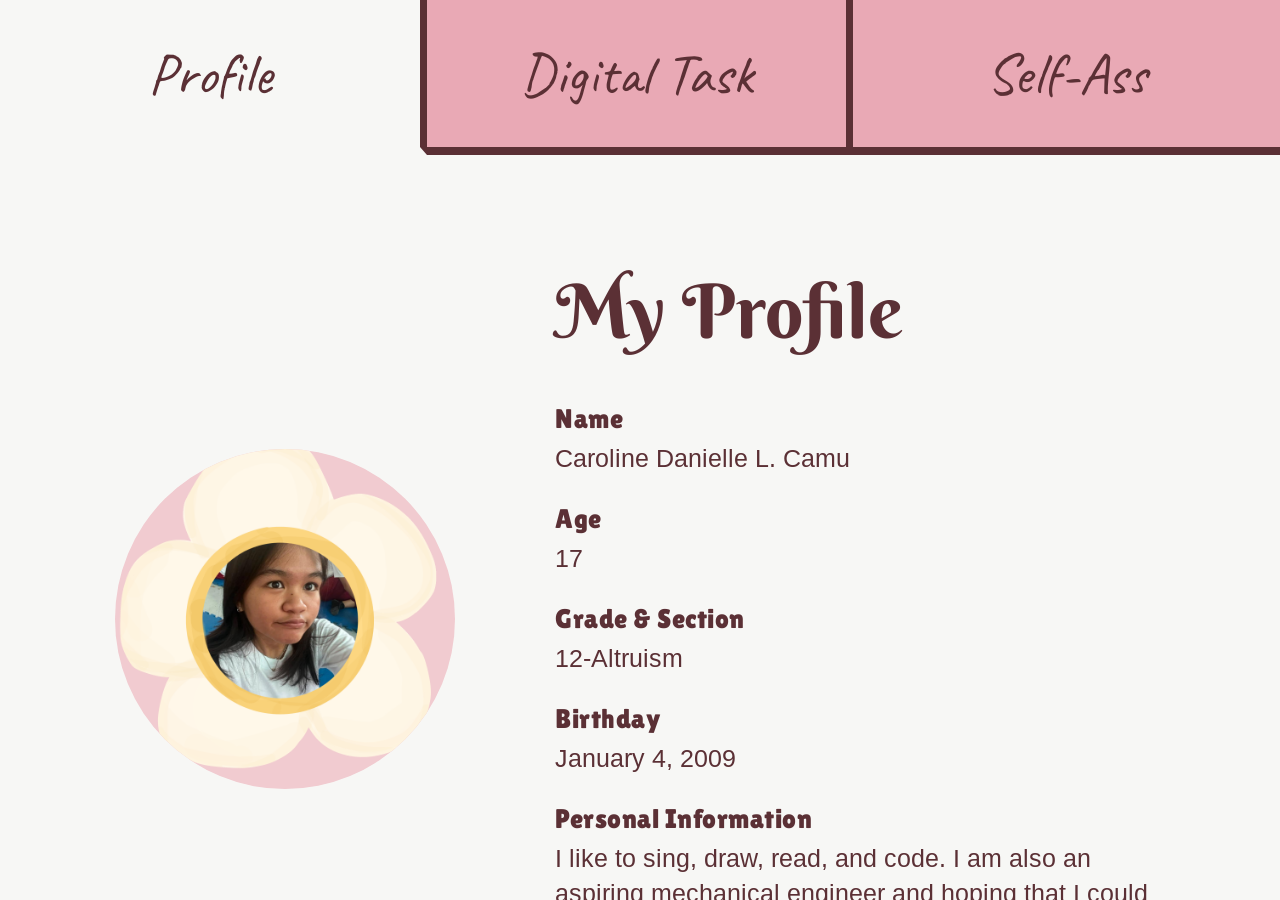
==== index.html @ 73635ba9 "first commit" ====
<!DOCTYPE html>
<html lang="en">

<head>
    <meta charset="UTF-8">
    <meta name="viewport" content="width=device-width, initial-scale=1.0">

    <title>Caroline's Digital Portfolio</title>

    <link rel="icon" href="ashets/me.png" type="image/png">
    

    <meta http-equiv="refresh" content="0; url=profile.html">
</head>

<body>

    <p>Opening Profile...</p>

</body>

</html>
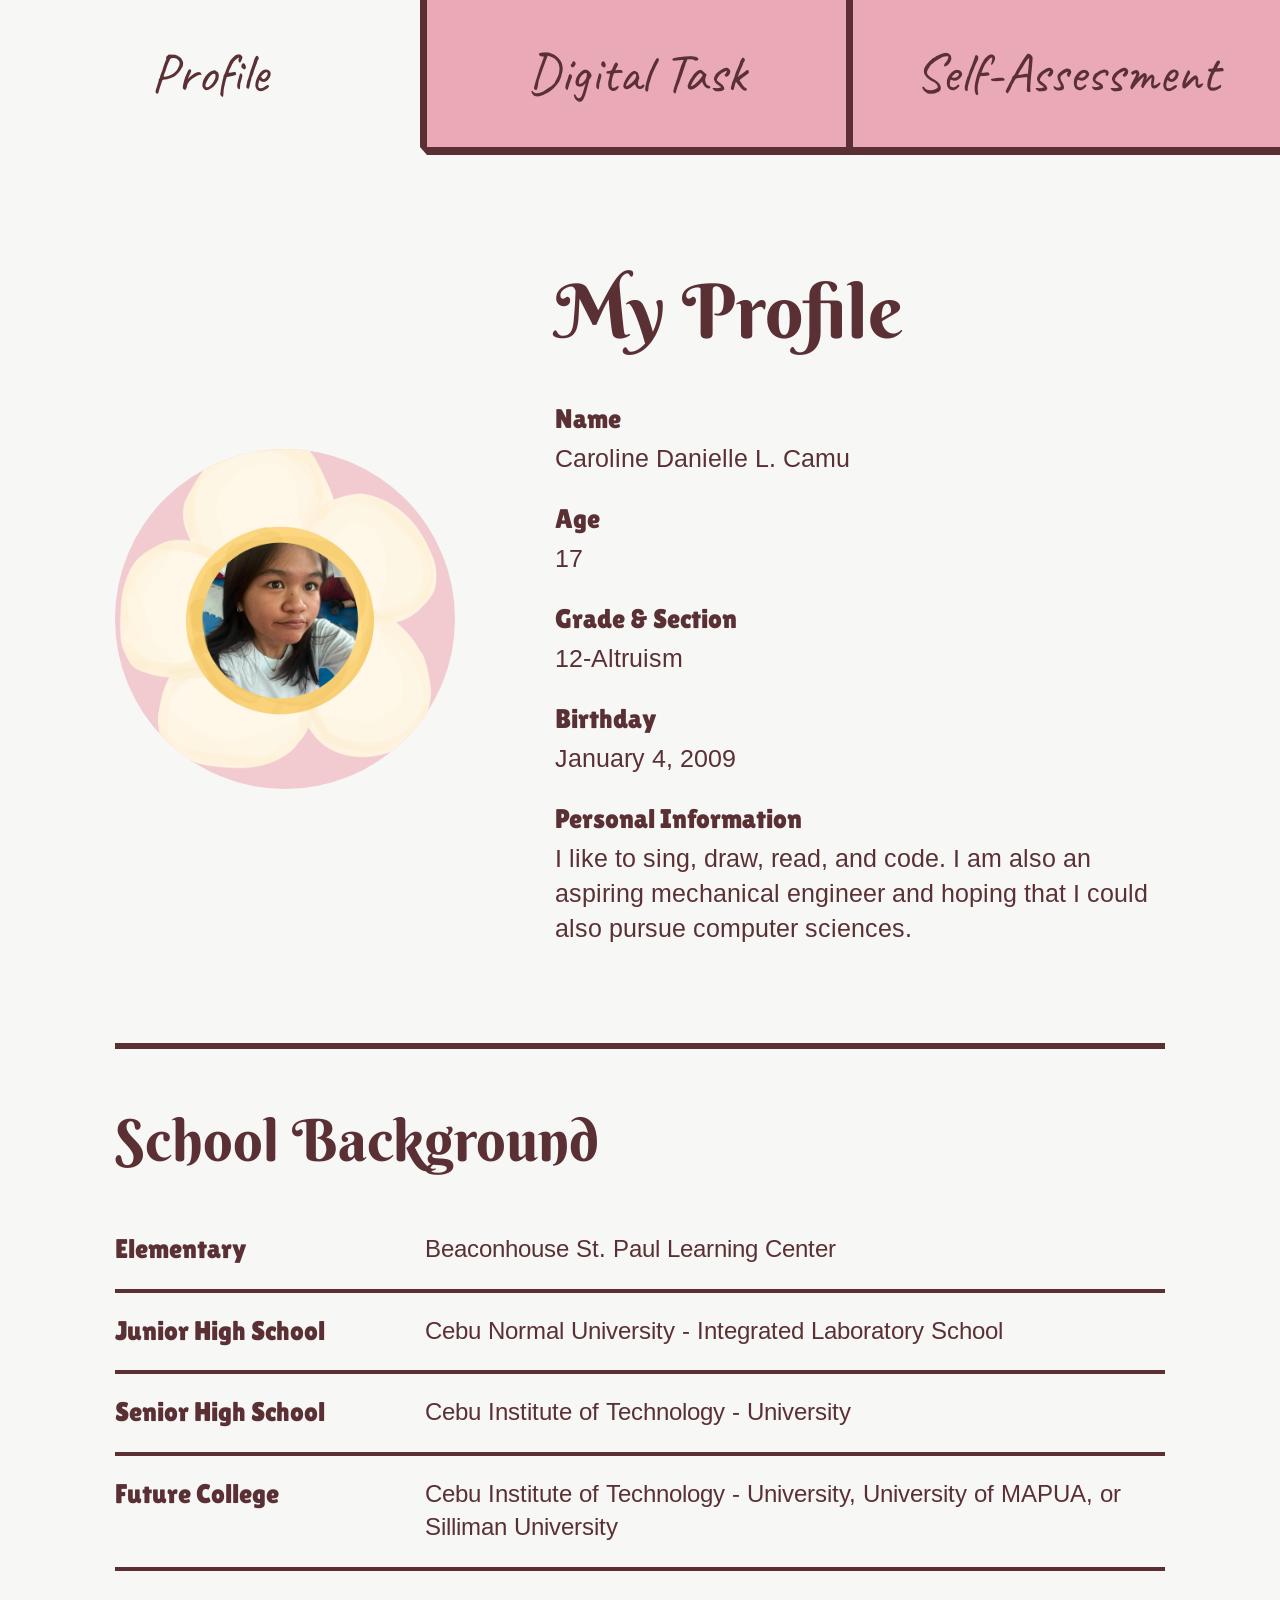
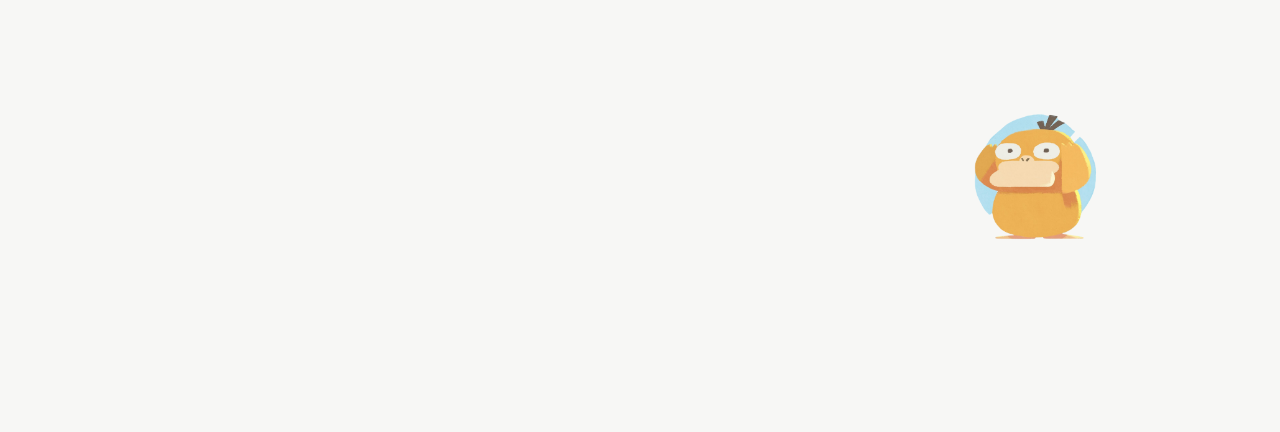
==== commit 5e5fbfeb: "Updated portfolio pages" ====
--- a/index.html
+++ b/index.html
@@ -7,16 +7,19 @@
 
     <title>Caroline's Digital Portfolio</title>
 
-    <link rel="icon" href="ashets/me.png" type="image/png">
-    
+    <link rel="icon" type="image/png" href="ashets/me.png">
 
-    <meta http-equiv="refresh" content="0; url=profile.html">
+    <link href="https://fonts.googleapis.com/css2?family=Arimo:ital,wght@0,400..700;1,400..700&family=Berkshire+Swash&family=Caveat:wght@400..700&family=Lilita+One&family=Lobster&family=Nanum+Pen+Script&family=Share+Tech&display=swap" rel="stylesheet">
+
+    <link rel="stylesheet" href="style.css">
 </head>
 
 <body>
 
-    <p>Opening Profile...</p>
+    <script>
+        window.location.href = "profile.html";
+    </script>
 
 </body>
 
-</html>
+</html>
--- a/style.css
+++ b/style.css
@@ -0,0 +1,672 @@
+@import url('https://fonts.googleapis.com/css2?family=Arimo:ital,wght@0,400..700;1,400..700&family=Berkshire+Swash&family=Caveat:wght@400..700&family=Lilita+One&family=Lobster&family=Nanum+Pen+Script&family=Share+Tech&display=swap');
+
+
+/* ==========================================
+   COLORS
+========================================== */
+
+:root {
+    --pink: #e9a9b5;
+    --light-pink: #f1cbd0;
+    --brown: #5b3035;
+    --yellow: #f2b65d;
+    --white: #f7f7f5;
+}
+
+
+/* ==========================================
+   RESET
+========================================== */
+
+* {
+    box-sizing: border-box;
+    margin: 0;
+    padding: 0;
+}
+
+
+html {
+    min-height: 100%;
+}
+
+
+body {
+    min-height: 100vh;
+
+    background: var(--pink);
+
+    color: var(--brown);
+
+    font-family: 'Arimo', sans-serif;
+}
+
+
+/* ==========================================
+   HEADER
+========================================== */
+
+.topbar {
+    width: 100%;
+    height: 155px;
+
+    display: grid;
+
+    grid-template-columns: 1fr 1fr 1fr;
+
+    border-bottom: 8px solid var(--brown);
+
+    position: relative;
+
+    z-index: 10;
+}
+
+
+.nav-item {
+    display: flex;
+
+    align-items: center;
+    justify-content: center;
+
+    text-align: center;
+
+    padding: 0 20px;
+
+    background: var(--pink);
+
+    color: var(--brown);
+
+    text-decoration: none;
+
+    font-family: 'Caveat', cursive;
+
+    font-size: 55px;
+
+    line-height: 1;
+
+    border-right: 7px solid var(--brown);
+
+    transition:
+        background 0.2s ease,
+        transform 0.2s ease;
+}
+
+
+.nav-item:last-child {
+    border-right: none;
+}
+
+
+.nav-item:hover {
+    background: var(--light-pink);
+}
+
+
+/* ==========================================
+   ACTIVE HEADER
+========================================== */
+
+.nav-item.active {
+    background: var(--white);
+
+    border-bottom: 8px solid var(--white);
+
+    margin-bottom: -8px;
+
+    position: relative;
+
+    z-index: 20;
+}
+
+
+/* ==========================================
+   MAIN PAGE
+========================================== */
+
+.section-page {
+    background: var(--pink);
+}
+
+
+.page-content {
+    width: 100%;
+
+    min-height: calc(100vh - 155px);
+
+    background: var(--white);
+
+    padding: 75px 9% 100px;
+
+    position: relative;
+
+    z-index: 5;
+}
+
+
+/* ==========================================
+   PROFILE
+========================================== */
+
+.profile-layout {
+    width: 100%;
+
+    display: flex;
+
+    align-items: center;
+
+    gap: 100px;
+
+    padding: 35px 0 70px;
+}
+
+
+.profile-picture {
+    width: 340px;
+    height: 340px;
+
+    flex-shrink: 0;
+
+    background: var(--light-pink);
+
+    border-radius: 50%;
+
+    overflow: hidden;
+
+    display: flex;
+
+    align-items: center;
+
+    justify-content: center;
+}
+
+
+.profile-picture img {
+    width: 125%;
+    height: 125%;
+
+    max-width: none;
+
+    object-fit: cover;
+
+    display: block;
+}
+
+
+.profile-info {
+    flex: 1;
+}
+
+
+.profile-info h1 {
+    font-family: 'Berkshire Swash', cursive;
+
+    font-size: 75px;
+
+    font-weight: 400;
+
+    margin-bottom: 45px;
+}
+
+
+.info-item {
+    margin-bottom: 27px;
+}
+
+
+.info-label {
+    display: block;
+
+    font-family: 'Lilita One', sans-serif;
+
+    font-size: 27px;
+
+    margin-bottom: 7px;
+}
+
+
+.info-item p {
+    font-family: 'Arimo', sans-serif;
+
+    font-size: 25px;
+
+    line-height: 1.4;
+}
+
+
+.long-text {
+    max-width: 750px;
+}
+
+
+/* ==========================================
+   SCHOOL BACKGROUND
+========================================== */
+
+.school-section {
+    width: 100%;
+
+    padding-top: 55px;
+
+    border-top: 6px solid var(--brown);
+}
+
+
+.school-section h2 {
+    font-family: 'Berkshire Swash', cursive;
+
+    font-size: 58px;
+
+    font-weight: 400;
+
+    margin-bottom: 35px;
+}
+
+
+.school-item {
+    display: grid;
+
+    grid-template-columns: 280px 1fr;
+
+    gap: 30px;
+
+    align-items: start;
+
+    padding: 22px 0;
+
+    border-bottom: 4px solid var(--brown);
+
+    font-size: 24px;
+}
+
+
+.school-level {
+    font-family: 'Lilita One', sans-serif;
+
+    font-size: 27px;
+}
+
+
+.school-item p {
+    font-family: 'Arimo', sans-serif;
+
+    line-height: 1.4;
+}
+
+
+/* ==========================================
+   DUCK
+========================================== */
+
+.duck-decoration {
+    width: 100%;
+
+    display: flex;
+
+    justify-content: flex-end;
+
+    align-items: flex-end;
+
+    margin-top: 50px;
+
+    padding-right: 20px;
+}
+
+
+.duck-decoration img {
+    width: 220px;
+
+    height: auto;
+
+    display: block;
+}
+
+
+/* ==========================================
+   DIGITAL TASKS
+========================================== */
+
+.tasks-section {
+    width: 100%;
+
+    min-height: 600px;
+}
+
+
+.tasks-section h1 {
+    font-family: 'Berkshire Swash', cursive;
+
+    font-size: 75px;
+
+    font-weight: 400;
+
+    margin-bottom: 55px;
+}
+
+
+.digital-task-card {
+    width: 100%;
+
+    max-width: 1100px;
+
+    margin: 0 auto;
+
+    text-align: center;
+}
+
+
+.digital-task-link {
+    display: block;
+
+    width: 100%;
+
+    text-decoration: none;
+
+    border-radius: 20px;
+
+    overflow: hidden;
+
+    transition:
+        transform 0.25s ease,
+        box-shadow 0.25s ease;
+}
+
+
+.digital-task-link:hover {
+    transform: translateY(-8px);
+
+    box-shadow: 0 12px 0 var(--brown);
+}
+
+
+.digital-task-image {
+    display: block;
+
+    width: 100%;
+
+    height: auto;
+
+    border-radius: 20px;
+
+    border: 6px solid var(--brown);
+}
+
+
+.digital-task-card h2 {
+    font-family: 'Arimo', sans-serif;
+
+    font-size: 28px;
+
+    font-weight: 700;
+
+    line-height: 1.4;
+
+    color: var(--brown);
+
+    margin-top: 30px;
+}
+
+
+/* ==========================================
+   SELF-ASSESSMENT
+========================================== */
+
+.assessment-section {
+    width: 100%;
+
+    min-height: 600px;
+}
+
+
+.assessment-card {
+    width: 100%;
+
+    background: var(--pink);
+
+    padding: 45px 60px 55px;
+
+    border-radius: 4px;
+
+    border: 3px solid rgba(91, 48, 53, 0.08);
+}
+
+
+.assessment-card h1 {
+    font-family: 'Caveat', cursive;
+
+    font-size: 72px;
+
+    font-weight: 500;
+
+    color: var(--brown);
+
+    margin-bottom: 25px;
+}
+
+
+.assessment-card h2 {
+    font-family: 'Caveat', cursive;
+
+    font-size: 52px;
+
+    font-weight: 600;
+
+    color: var(--brown);
+
+    margin: 30px 0;
+}
+
+
+.assessment-line {
+    width: 95%;
+
+    height: 5px;
+
+    background: var(--brown);
+
+    border-radius: 50%;
+
+    margin: 25px auto;
+
+    transform: rotate(-1deg);
+}
+
+
+.assessment-answer {
+    font-family: 'Caveat', cursive;
+
+    font-size: 32px;
+
+    line-height: 1.4;
+
+    color: var(--brown);
+
+    max-width: 1200px;
+
+    margin: 30px auto;
+
+    text-align: left;
+}
+
+
+/* ==========================================
+   TABLET
+========================================== */
+
+@media (max-width: 900px) {
+
+    .topbar {
+        height: 130px;
+    }
+
+
+    .nav-item {
+        font-size: 40px;
+
+        padding: 0 12px;
+    }
+
+
+    .page-content {
+        min-height: calc(100vh - 130px);
+
+        padding: 60px 7% 80px;
+    }
+
+
+    .profile-layout {
+        flex-direction: column;
+
+        align-items: flex-start;
+
+        gap: 50px;
+    }
+
+
+    .profile-info h1,
+    .tasks-section h1 {
+        font-size: 60px;
+    }
+
+
+    .school-item {
+        grid-template-columns: 220px 1fr;
+    }
+
+
+    .assessment-card {
+        padding: 40px;
+    }
+
+
+    .assessment-card h1 {
+        font-size: 60px;
+    }
+
+
+    .assessment-answer {
+        font-size: 29px;
+    }
+
+
+    .duck-decoration img {
+        width: 180px;
+    }
+
+}
+
+
+/* ==========================================
+   PHONE
+========================================== */
+
+@media (max-width: 600px) {
+
+    .topbar {
+        height: 100px;
+    }
+
+
+    .nav-item {
+        font-size: 25px;
+
+        padding: 0 7px;
+
+        border-right: 4px solid var(--brown);
+    }
+
+
+    .page-content {
+        min-height: calc(100vh - 100px);
+
+        padding: 45px 7% 70px;
+    }
+
+
+    .profile-layout {
+        gap: 35px;
+
+        padding-top: 10px;
+    }
+
+
+    .profile-picture {
+        width: 280px;
+        height: 280px;
+    }
+
+
+    .profile-info h1,
+    .tasks-section h1 {
+        font-size: 48px;
+    }
+
+
+    .info-label {
+        font-size: 23px;
+    }
+
+
+    .info-item p {
+        font-size: 20px;
+    }
+
+
+    .school-section h2 {
+        font-size: 43px;
+    }
+
+
+    .school-item {
+        grid-template-columns: 1fr;
+
+        gap: 8px;
+
+        font-size: 19px;
+    }
+
+
+    .school-level {
+        font-size: 23px;
+    }
+
+
+    .digital-task-card h2 {
+        font-size: 21px;
+    }
+
+
+    .assessment-card {
+        padding: 30px 25px 35px;
+    }
+
+
+    .assessment-card h1 {
+        font-size: 50px;
+    }
+
+
+    .assessment-card h2 {
+        font-size: 40px;
+    }
+
+
+    .assessment-answer {
+        font-size: 25px;
+
+        line-height: 1.4;
+    }
+
+
+    .duck-decoration {
+        justify-content: center;
+
+        margin-top: 40px;
+
+        padding-right: 0;
+    }
+
+
+    .duck-decoration img {
+        width: 150px;
+    }
+
+}
